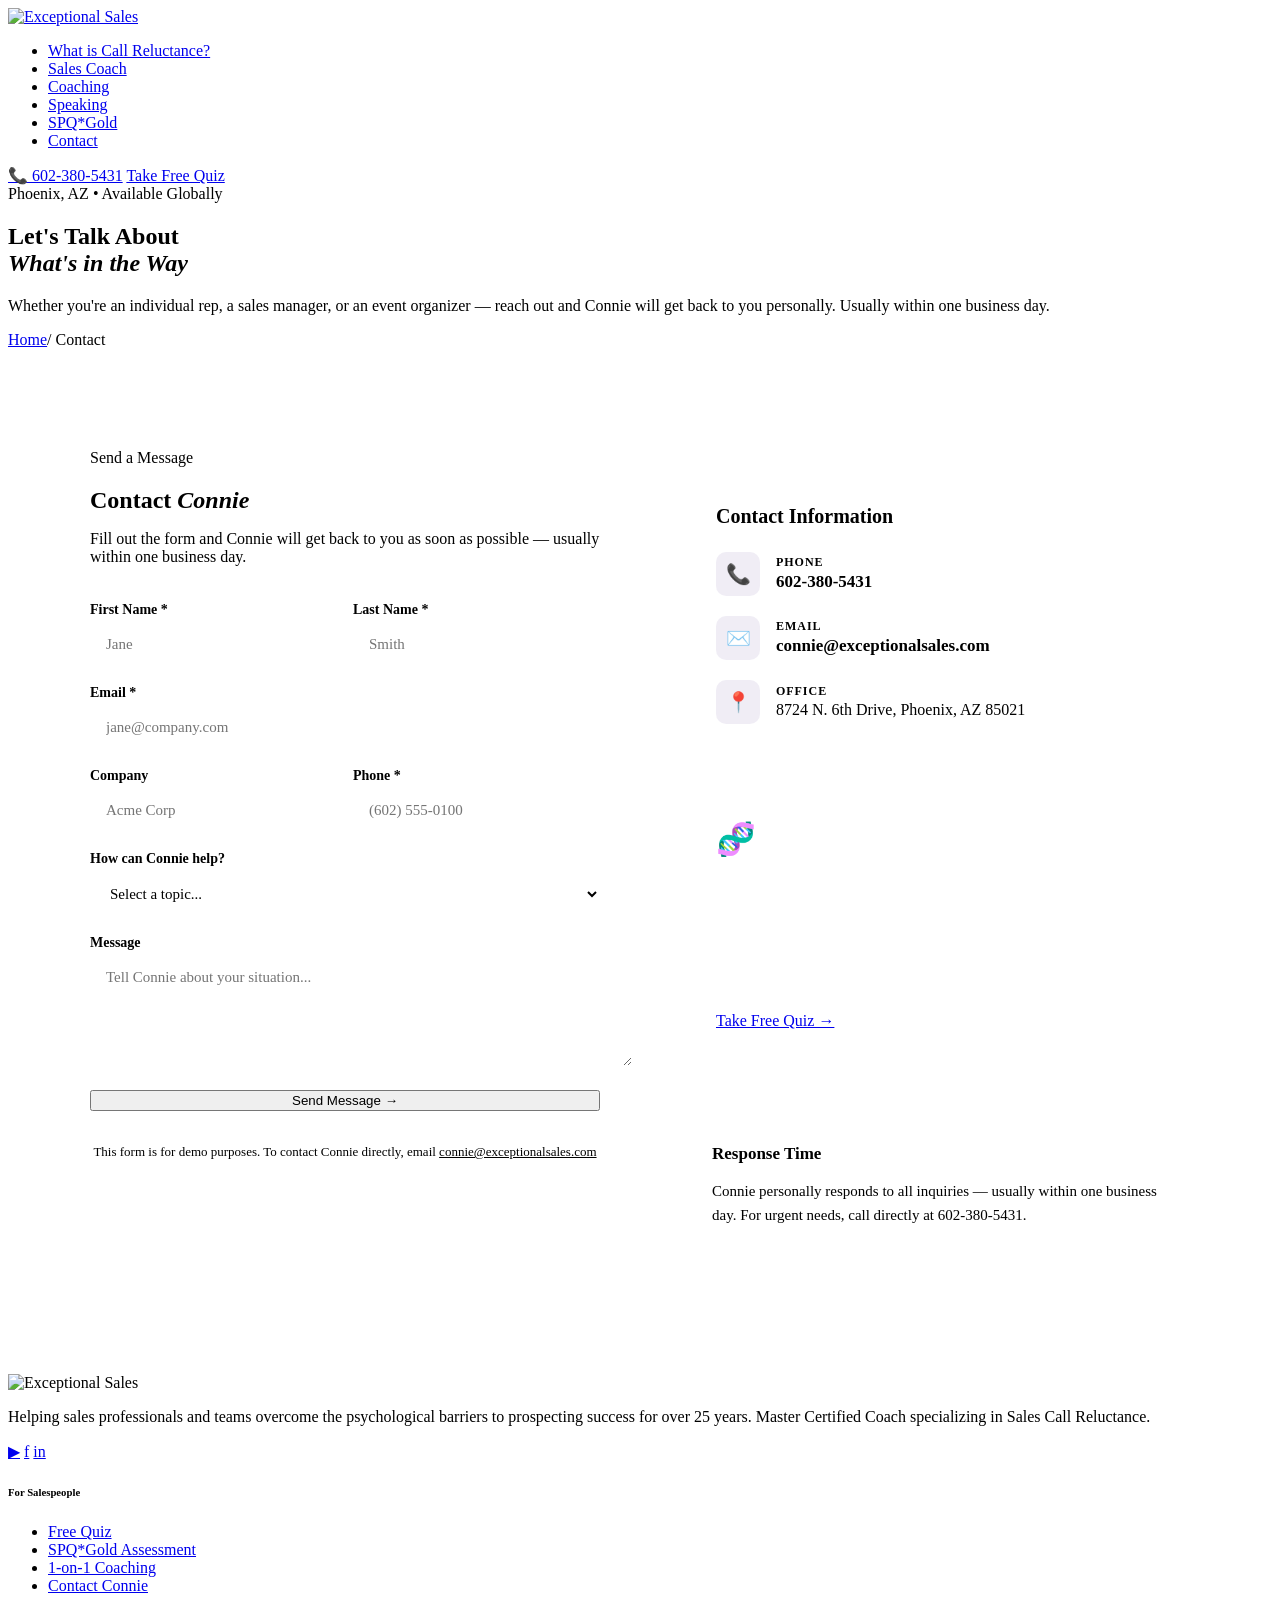
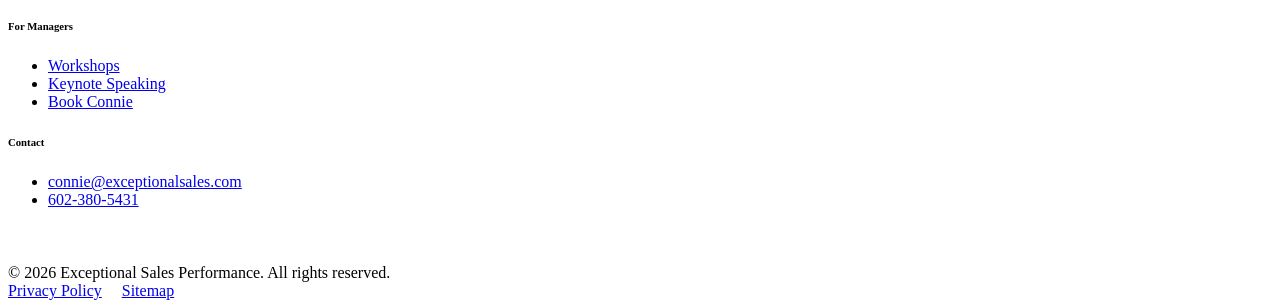
==== contact-us.html @ 21646f6b "Add files via upload" ====
<!DOCTYPE html>
<html lang="en">
<head>
  <meta charset="UTF-8">
  <meta name="viewport" content="width=device-width, initial-scale=1.0">
  <title>Contact Connie Kadansky | Exceptional Sales Performance</title>
  <meta name="description" content="Reach out to Connie Kadansky about coaching, workshops, keynote speaking, or the SPQ*Gold assessment.">
  <link rel="preconnect" href="https://fonts.googleapis.com">
  <link href="https://fonts.googleapis.com/css2?family=Playfair+Display:wght@700;800;900&family=DM+Sans:wght@300;400;500;600&display=swap" rel="stylesheet">
  <link rel="stylesheet" href="shared.css">
</head>
<body>
<nav>
  <a href="index.html" class="nav-logo">
    <img src="https://www.exceptionalsales.com/wp-content/uploads/2025/06/logo.png" alt="Exceptional Sales">
  </a>
  <ul class="nav-links">
    <li><a href="what-is-sales-call-reluctance.html">What is Call Reluctance?</a></li>
    <li><a href="sales-coach.html">Sales Coach</a></li>
    <li><a href="services-coaching.html">Coaching</a></li>
    <li><a href="services-speaking.html">Speaking</a></li>
    <li><a href="spq-gold-assessment.html">SPQ*Gold</a></li>
    <li><a href="contact-us.html" class="active">Contact</a></li>
  </ul>
  <div class="nav-actions">
    <a href="tel:6023805431" class="btn-ghost">📞 602-380-5431</a>
    <a href="free-report-3.html" class="btn-primary">Take Free Quiz</a>
  </div>
</nav>

<section class="page-hero">
  <div class="page-hero-inner">
    <div class="page-hero-badge"><span></span>Phoenix, AZ &bull; Available Globally</div>
    <h1>Let's Talk About<br><em>What's in the Way</em></h1>
    <p>Whether you're an individual rep, a sales manager, or an event organizer — reach out and Connie will get back to you personally. Usually within one business day.</p>
  </div>
</section>

<div class="breadcrumb"><div class="breadcrumb-inner">
  <a href="index.html">Home</a><span class="breadcrumb-sep">/</span>
  <span>Contact</span>
</div></div>

<section style="padding:100px 40px;background:white">
  <div style="max-width:1100px;margin:0 auto;display:grid;grid-template-columns:1fr 1fr;gap:80px;align-items:start">
    <div>
      <div class="section-eyebrow">Send a Message</div>
      <h2 class="section-heading" style="margin-bottom:8px">Contact <em>Connie</em></h2>
      <p style="font-size:16px;color:var(--text-muted);margin-bottom:36px">Fill out the form and Connie will get back to you as soon as possible — usually within one business day.</p>
      <div style="display:flex;flex-direction:column;gap:20px">
        <div style="display:grid;grid-template-columns:1fr 1fr;gap:16px">
          <div>
            <label style="display:block;font-size:14px;font-weight:600;color:var(--text);margin-bottom:6px">First Name *</label>
            <input type="text" placeholder="Jane" style="width:100%;padding:12px 16px;border:1px solid var(--border);border-radius:10px;font-family:inherit;font-size:15px;color:var(--text);outline:none;transition:border-color .2s" onfocus="this.style.borderColor='var(--purple)'" onblur="this.style.borderColor='var(--border)'">
          </div>
          <div>
            <label style="display:block;font-size:14px;font-weight:600;color:var(--text);margin-bottom:6px">Last Name *</label>
            <input type="text" placeholder="Smith" style="width:100%;padding:12px 16px;border:1px solid var(--border);border-radius:10px;font-family:inherit;font-size:15px;color:var(--text);outline:none;transition:border-color .2s" onfocus="this.style.borderColor='var(--purple)'" onblur="this.style.borderColor='var(--border)'">
          </div>
        </div>
        <div>
          <label style="display:block;font-size:14px;font-weight:600;color:var(--text);margin-bottom:6px">Email *</label>
          <input type="email" placeholder="jane@company.com" style="width:100%;padding:12px 16px;border:1px solid var(--border);border-radius:10px;font-family:inherit;font-size:15px;color:var(--text);outline:none;transition:border-color .2s" onfocus="this.style.borderColor='var(--purple)'" onblur="this.style.borderColor='var(--border)'">
        </div>
        <div style="display:grid;grid-template-columns:1fr 1fr;gap:16px">
          <div>
            <label style="display:block;font-size:14px;font-weight:600;color:var(--text);margin-bottom:6px">Company</label>
            <input type="text" placeholder="Acme Corp" style="width:100%;padding:12px 16px;border:1px solid var(--border);border-radius:10px;font-family:inherit;font-size:15px;color:var(--text);outline:none;transition:border-color .2s" onfocus="this.style.borderColor='var(--purple)'" onblur="this.style.borderColor='var(--border)'">
          </div>
          <div>
            <label style="display:block;font-size:14px;font-weight:600;color:var(--text);margin-bottom:6px">Phone *</label>
            <input type="tel" placeholder="(602) 555-0100" style="width:100%;padding:12px 16px;border:1px solid var(--border);border-radius:10px;font-family:inherit;font-size:15px;color:var(--text);outline:none;transition:border-color .2s" onfocus="this.style.borderColor='var(--purple)'" onblur="this.style.borderColor='var(--border)'">
          </div>
        </div>
        <div>
          <label style="display:block;font-size:14px;font-weight:600;color:var(--text);margin-bottom:6px">How can Connie help?</label>
          <select style="width:100%;padding:12px 16px;border:1px solid var(--border);border-radius:10px;font-family:inherit;font-size:15px;color:var(--text);outline:none;background:white">
            <option value="">Select a topic...</option>
            <option>1-on-1 Coaching</option>
            <option>Team Workshop</option>
            <option>Keynote Speaking</option>
            <option>SPQ*Gold Assessment</option>
            <option>General Question</option>
          </select>
        </div>
        <div>
          <label style="display:block;font-size:14px;font-weight:600;color:var(--text);margin-bottom:6px">Message</label>
          <textarea rows="5" placeholder="Tell Connie about your situation..." style="width:100%;padding:12px 16px;border:1px solid var(--border);border-radius:10px;font-family:inherit;font-size:15px;color:var(--text);outline:none;resize:vertical;transition:border-color .2s" onfocus="this.style.borderColor='var(--purple)'" onblur="this.style.borderColor='var(--border)'"></textarea>
        </div>
        <button class="btn-primary-lg" style="width:100%;justify-content:center">Send Message &rarr;</button>
        <p style="font-size:13px;color:var(--text-muted);text-align:center">This form is for demo purposes. To contact Connie directly, email <a href="mailto:connie@exceptionalsales.com" style="color:var(--purple)">connie@exceptionalsales.com</a></p>
      </div>
    </div>
    <div style="display:flex;flex-direction:column;gap:24px">
      <div class="fade-in" style="background:var(--off-white);border:1px solid var(--border);border-radius:20px;padding:36px">
        <h3 style="font-size:20px;font-weight:700;margin-bottom:24px;color:var(--text)">Contact Information</h3>
        <div style="display:flex;flex-direction:column;gap:20px">
          <div style="display:flex;gap:16px;align-items:center">
            <div style="width:44px;height:44px;background:rgba(113,76,154,.1);border-radius:10px;display:flex;align-items:center;justify-content:center;font-size:20px;flex-shrink:0">📞</div>
            <div><div style="font-size:12px;font-weight:700;letter-spacing:.08em;text-transform:uppercase;color:var(--text-muted);margin-bottom:2px">Phone</div><a href="tel:6023805431" style="font-size:17px;font-weight:600;color:var(--text);text-decoration:none">602-380-5431</a></div>
          </div>
          <div style="display:flex;gap:16px;align-items:center">
            <div style="width:44px;height:44px;background:rgba(113,76,154,.1);border-radius:10px;display:flex;align-items:center;justify-content:center;font-size:20px;flex-shrink:0">✉️</div>
            <div><div style="font-size:12px;font-weight:700;letter-spacing:.08em;text-transform:uppercase;color:var(--text-muted);margin-bottom:2px">Email</div><a href="mailto:connie@exceptionalsales.com" style="font-size:17px;font-weight:600;color:var(--text);text-decoration:none">connie@exceptionalsales.com</a></div>
          </div>
          <div style="display:flex;gap:16px;align-items:center">
            <div style="width:44px;height:44px;background:rgba(113,76,154,.1);border-radius:10px;display:flex;align-items:center;justify-content:center;font-size:20px;flex-shrink:0">📍</div>
            <div><div style="font-size:12px;font-weight:700;letter-spacing:.08em;text-transform:uppercase;color:var(--text-muted);margin-bottom:2px">Office</div><span style="font-size:16px;font-weight:500;color:var(--text)">8724 N. 6th Drive, Phoenix, AZ 85021</span></div>
          </div>
        </div>
      </div>
      <div class="fade-in" style="background:linear-gradient(135deg,var(--purple),var(--blue-accent));border-radius:20px;padding:36px;color:white">
        <div style="font-size:32px;margin-bottom:16px">🧬</div>
        <h3 style="font-size:20px;font-weight:700;margin-bottom:8px">Not sure where to start?</h3>
        <p style="font-size:15px;opacity:.85;line-height:1.6;margin-bottom:24px">Take the free 4-minute quiz to identify your type of Sales Call Reluctance before your first conversation with Connie. It gives her a head start and you clarity.</p>
        <a href="free-report-3.html" class="btn-gold">Take Free Quiz &rarr;</a>
      </div>
      <div class="fade-in" style="background:var(--off-white);border:1px solid var(--border);border-radius:20px;padding:32px">
        <h4 style="font-size:17px;font-weight:700;margin-bottom:8px;color:var(--text)">Response Time</h4>
        <p style="font-size:15px;color:var(--text-muted);line-height:1.6">Connie personally responds to all inquiries — usually within one business day. For urgent needs, call directly at 602-380-5431.</p>
      </div>
    </div>
  </div>
</section>
<footer>
  <div class="footer-inner">
    <div class="footer-brand">
      <img src="https://www.exceptionalsales.com/wp-content/uploads/2025/06/logo.png" alt="Exceptional Sales">
      <p>Helping sales professionals and teams overcome the psychological barriers to prospecting success for over 25 years. Master Certified Coach specializing in Sales Call Reluctance.</p>
      <div class="footer-socials">
        <a href="https://www.youtube.com/@SalesCallReluctanceCoach" class="footer-social">▶</a>
        <a href="https://www.facebook.com/ExceptionalSalesPerformance" class="footer-social">f</a>
        <a href="https://www.linkedin.com/in/conniekadansky/" class="footer-social">in</a>
      </div>
    </div>
    <div class="footer-col">
      <h6>For Salespeople</h6>
      <ul>
        <li><a href="free-report-3.html">Free Quiz</a></li>
        <li><a href="spq-gold-assessment.html">SPQ*Gold Assessment</a></li>
        <li><a href="services-coaching.html">1-on-1 Coaching</a></li>
        <li><a href="contact-us.html">Contact Connie</a></li>
      </ul>
    </div>
    <div class="footer-col">
      <h6>For Managers</h6>
      <ul>
        <li><a href="services-speaking.html">Workshops</a></li>
        <li><a href="services-speaking.html">Keynote Speaking</a></li>
        <li><a href="contact-us.html">Book Connie</a></li>
      </ul>
    </div>
    <div class="footer-col">
      <h6>Contact</h6>
      <ul>
        <li><a href="mailto:connie@exceptionalsales.com">connie@exceptionalsales.com</a></li>
        <li><a href="tel:6023805431">602-380-5431</a></li>
        <li style="color:rgba(255,255,255,.4);font-size:13px;line-height:1.5;">8724 N. 6th Drive<br>Phoenix, AZ 85021</li>
      </ul>
    </div>
  </div>
  <div class="footer-bottom">
    <span>© 2026 Exceptional Sales Performance. All rights reserved.</span>
    <div style="display:flex;gap:20px;">
      <a href="#">Privacy Policy</a>
      <a href="#">Sitemap</a>
    </div>
  </div>
</footer>
<script>
function toggleFaq(btn){
  const item=btn.closest('.faq-item');
  const isOpen=item.classList.contains('open');
  document.querySelectorAll('.faq-item.open').forEach(i=>i.classList.remove('open'));
  if(!isOpen)item.classList.add('open');
}
const observer=new IntersectionObserver(entries=>{
  entries.forEach(e=>{if(e.isIntersecting)e.target.classList.add('visible')});
},{threshold:0.08});
document.querySelectorAll('.fade-in').forEach(el=>observer.observe(el));
</script>
</body>
</html>
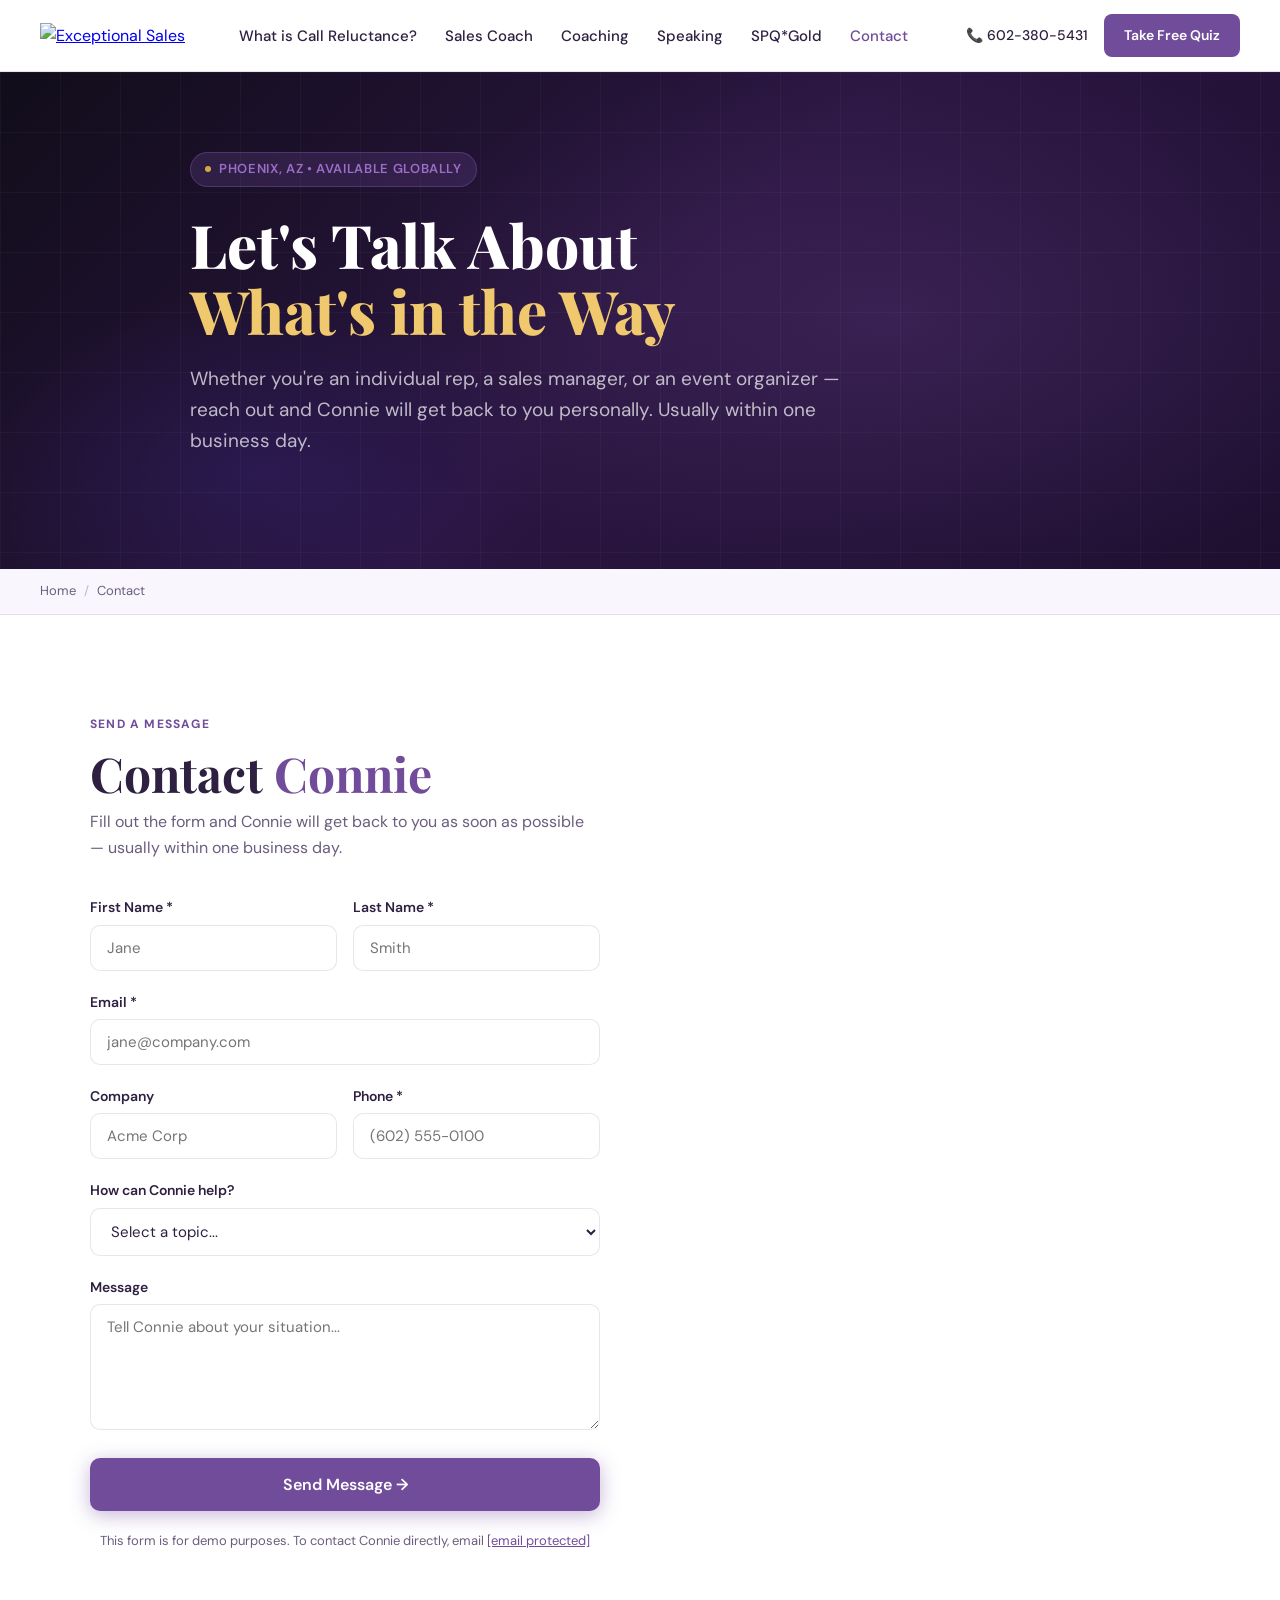
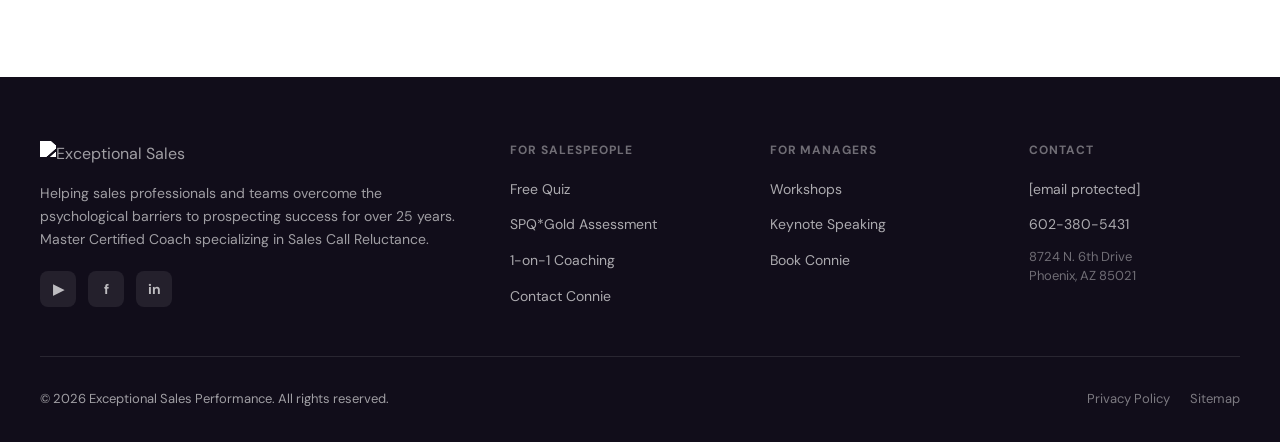
==== commit 28dbec23: "Mobile optimization: hamburger nav + grid fixes (contact-us.html)" ====
--- a/contact-us.html
+++ b/contact-us.html
@@ -8,6 +8,60 @@
   <link rel="preconnect" href="https://fonts.googleapis.com">
   <link href="https://fonts.googleapis.com/css2?family=Playfair+Display:wght@700;800;900&family=DM+Sans:wght@300;400;500;600&display=swap" rel="stylesheet">
   <link rel="stylesheet" href="shared.css">
+<style>
+/* ── MOBILE GRID OVERRIDES ── */
+@media(max-width:768px){
+  /* All inline-grid sections collapse to single column */
+  section > div[style*="grid-template-columns"],
+  section > div > div[style*="grid-template-columns"]{
+    display:block !important;
+  }
+  section > div[style*="grid-template-columns"] > *,
+  section > div > div[style*="grid-template-columns"] > *{
+    width:100% !important;
+    margin-bottom:24px;
+  }
+  /* Section padding */
+  section[style*="padding:100px 40px"],
+  section[style*="padding: 100px 40px"]{
+    padding:56px 20px !important;
+  }
+  section[style*="padding:80px 40px"],
+  section[style*="padding: 80px 40px"]{
+    padding:48px 20px !important;
+  }
+  /* Image sizing */
+  section img[style*="width:100%"]{
+    max-height:280px;
+    object-fit:cover;
+  }
+  /* Stat grids */
+  div[style*="grid-template-columns:repeat(4"]{
+    display:grid !important;
+    grid-template-columns:1fr 1fr !important;
+    gap:16px !important;
+  }
+  div[style*="grid-template-columns:repeat(3"]{
+    display:grid !important;
+    grid-template-columns:1fr !important;
+    gap:16px !important;
+  }
+  div[style*="grid-template-columns:1fr 1fr"]{
+    display:grid !important;
+    grid-template-columns:1fr !important;
+    gap:12px !important;
+  }
+  /* Fix form grid (name fields side by side) */
+  div[style*="grid-template-columns:1fr 1fr"][style*="gap:16px"]{
+    display:grid !important;
+    grid-template-columns:1fr !important;
+  }
+  /* Prevent horizontal scroll */
+  body{ overflow-x:hidden; }
+  .page-hero-ctas{ flex-direction:column; gap:12px; }
+  .page-hero-ctas a{ width:100%; justify-content:center; text-align:center; }
+}
+</style>
 </head>
 <body>
 <nav>
@@ -26,7 +80,21 @@
     <a href="tel:6023805431" class="btn-ghost">📞 602-380-5431</a>
     <a href="free-report-3.html" class="btn-primary">Take Free Quiz</a>
   </div>
+  <button class="hamburger" id="hamburger" aria-label="Open menu" onclick="toggleMenu()">
+    <span></span><span></span><span></span>
+  </button>
 </nav>
+
+<!-- MOBILE MENU -->
+<div class="mobile-menu" id="mobileMenu">
+  <a href="what-is-sales-call-reluctance.html">What is Call Reluctance?</a>
+  <a href="sales-coach.html">Sales Coach</a>
+  <a href="services-coaching.html">Coaching</a>
+  <a href="services-speaking.html">Speaking</a>
+  <a href="spq-gold-assessment.html">SPQ*Gold</a>
+  <a href="contact-us.html">Contact</a>
+  <a href="free-report-3.html" class="mobile-cta">Take Free Quiz →</a>
+</div>
 
 <section class="page-hero">
   <div class="page-hero-inner">
@@ -88,7 +156,7 @@
           <textarea rows="5" placeholder="Tell Connie about your situation..." style="width:100%;padding:12px 16px;border:1px solid var(--border);border-radius:10px;font-family:inherit;font-size:15px;color:var(--text);outline:none;resize:vertical;transition:border-color .2s" onfocus="this.style.borderColor='var(--purple)'" onblur="this.style.borderColor='var(--border)'"></textarea>
         </div>
         <button class="btn-primary-lg" style="width:100%;justify-content:center">Send Message &rarr;</button>
-        <p style="font-size:13px;color:var(--text-muted);text-align:center">This form is for demo purposes. To contact Connie directly, email <a href="mailto:connie@exceptionalsales.com" style="color:var(--purple)">connie@exceptionalsales.com</a></p>
+        <p style="font-size:13px;color:var(--text-muted);text-align:center">This form is for demo purposes. To contact Connie directly, email <a href="/cdn-cgi/l/email-protection#583b373636313d183d203b3d282c31373639342b39343d2b763b3735" style="color:var(--purple)"><span class="__cf_email__" data-cfemail="bcdfd3d2d2d5d9fcd9c4dfd9ccc8d5d3d2ddd0cfddd0d9cf92dfd3d1">[email&#160;protected]</span></a></p>
       </div>
     </div>
     <div style="display:flex;flex-direction:column;gap:24px">
@@ -101,7 +169,7 @@
           </div>
           <div style="display:flex;gap:16px;align-items:center">
             <div style="width:44px;height:44px;background:rgba(113,76,154,.1);border-radius:10px;display:flex;align-items:center;justify-content:center;font-size:20px;flex-shrink:0">✉️</div>
-            <div><div style="font-size:12px;font-weight:700;letter-spacing:.08em;text-transform:uppercase;color:var(--text-muted);margin-bottom:2px">Email</div><a href="mailto:connie@exceptionalsales.com" style="font-size:17px;font-weight:600;color:var(--text);text-decoration:none">connie@exceptionalsales.com</a></div>
+            <div><div style="font-size:12px;font-weight:700;letter-spacing:.08em;text-transform:uppercase;color:var(--text-muted);margin-bottom:2px">Email</div><a href="/cdn-cgi/l/email-protection#a3c0cccdcdcac6e3c6dbc0c6d3d7cacccdc2cfd0c2cfc6d08dc0ccce" style="font-size:17px;font-weight:600;color:var(--text);text-decoration:none"><span class="__cf_email__" data-cfemail="62010d0c0c0b0722071a010712160b0d0c030e11030e07114c010d0f">[email&#160;protected]</span></a></div>
           </div>
           <div style="display:flex;gap:16px;align-items:center">
             <div style="width:44px;height:44px;background:rgba(113,76,154,.1);border-radius:10px;display:flex;align-items:center;justify-content:center;font-size:20px;flex-shrink:0">📍</div>
@@ -153,7 +221,7 @@
     <div class="footer-col">
       <h6>Contact</h6>
       <ul>
-        <li><a href="mailto:connie@exceptionalsales.com">connie@exceptionalsales.com</a></li>
+        <li><a href="/cdn-cgi/l/email-protection#c8aba7a6a6a1ad88adb0abadb8bca1a7a6a9a4bba9a4adbbe6aba7a5"><span class="__cf_email__" data-cfemail="a4c7cbcacacdc1e4c1dcc7c1d4d0cdcbcac5c8d7c5c8c1d78ac7cbc9">[email&#160;protected]</span></a></li>
         <li><a href="tel:6023805431">602-380-5431</a></li>
         <li style="color:rgba(255,255,255,.4);font-size:13px;line-height:1.5;">8724 N. 6th Drive<br>Phoenix, AZ 85021</li>
       </ul>
@@ -167,17 +235,4 @@
     </div>
   </div>
 </footer>
-<script>
-function toggleFaq(btn){
-  const item=btn.closest('.faq-item');
-  const isOpen=item.classList.contains('open');
-  document.querySelectorAll('.faq-item.open').forEach(i=>i.classList.remove('open'));
-  if(!isOpen)item.classList.add('open');
-}
-const observer=new IntersectionObserver(entries=>{
-  entries.forEach(e=>{if(e.isIntersecting)e.target.classList.add('visible')});
-},{threshold:0.08});
-document.querySelectorAll('.fade-in').forEach(el=>observer.observe(el));
-</script>
-</body>
-</html>+<script data-cfasync="false" src="/cdn-cgi/scr
--- a/shared.css
+++ b/shared.css
@@ -0,0 +1,156 @@
+/* ============================================================
+   EXCEPTIONAL SALES — SHARED DESIGN SYSTEM
+   Brand: Purple #714c9a | Blue #543cdf | Gold #d4a843
+   Fonts: Playfair Display (headings) | DM Sans (body)
+   ============================================================ */
+
+:root {
+  --purple:       #714c9a;
+  --purple-dark:  #5a3a7e;
+  --purple-light: #9b6ec8;
+  --purple-xlight:#e8ddf4;
+  --blue-accent:  #543cdf;
+  --gold:         #d4a843;
+  --gold-light:   #f0c96e;
+  --dark:         #1a1025;
+  --darker:       #110d1a;
+  --text:         #2d2040;
+  --text-muted:   #6b5d7e;
+  --white:        #ffffff;
+  --off-white:    #f9f6fd;
+  --border:       rgba(113,76,154,0.15);
+  --shadow:       0 4px 40px rgba(113,76,154,0.15);
+}
+
+*{box-sizing:border-box;margin:0;padding:0}
+html{scroll-behavior:smooth}
+body{font-family:'DM Sans',sans-serif;color:var(--text);background:var(--white);line-height:1.6;overflow-x:hidden}
+
+/* ── NAV ── */
+nav{position:fixed;top:0;left:0;right:0;z-index:100;background:rgba(255,255,255,0.96);backdrop-filter:blur(12px);border-bottom:1px solid var(--border);padding:0 40px;height:72px;display:flex;align-items:center;justify-content:space-between}
+.nav-logo img{height:44px;width:auto}
+.nav-links{display:flex;align-items:center;gap:28px;list-style:none}
+.nav-links a{color:var(--text);text-decoration:none;font-size:15px;font-weight:500;transition:color .2s}
+.nav-links a:hover,.nav-links a.active{color:var(--purple)}
+.nav-actions{display:flex;align-items:center;gap:12px}
+.btn-ghost{background:none;border:none;cursor:pointer;color:var(--text);font-family:inherit;font-size:14px;font-weight:500;padding:8px 4px;text-decoration:none;display:flex;align-items:center;gap:6px}
+.btn-ghost:hover{color:var(--purple)}
+
+/* ── BUTTONS ── */
+.btn-primary{background:var(--purple);color:white;border:none;cursor:pointer;font-family:inherit;font-size:14px;font-weight:600;padding:10px 20px;border-radius:8px;text-decoration:none;display:inline-flex;align-items:center;gap:8px;transition:background .2s,transform .15s;white-space:nowrap}
+.btn-primary:hover{background:var(--purple-dark);transform:translateY(-1px)}
+.btn-primary-lg{background:var(--purple);color:white;border:none;cursor:pointer;font-family:inherit;font-size:16px;font-weight:600;padding:16px 32px;border-radius:10px;text-decoration:none;display:inline-flex;align-items:center;gap:10px;transition:background .2s,transform .15s,box-shadow .2s;box-shadow:0 4px 20px rgba(113,76,154,.4)}
+.btn-primary-lg:hover{background:var(--purple-dark);transform:translateY(-2px);box-shadow:0 8px 30px rgba(113,76,154,.5)}
+.btn-outline-lg{background:transparent;color:var(--purple);border:2px solid var(--purple);cursor:pointer;font-family:inherit;font-size:16px;font-weight:600;padding:14px 32px;border-radius:10px;text-decoration:none;display:inline-flex;align-items:center;gap:10px;transition:all .2s}
+.btn-outline-lg:hover{background:var(--purple);color:white;transform:translateY(-2px)}
+.btn-white{background:white;color:var(--purple);border:none;cursor:pointer;font-family:inherit;font-size:16px;font-weight:700;padding:16px 32px;border-radius:10px;text-decoration:none;display:inline-flex;align-items:center;gap:10px;transition:transform .15s,box-shadow .2s;box-shadow:0 4px 20px rgba(0,0,0,.2)}
+.btn-white:hover{transform:translateY(-2px);box-shadow:0 8px 30px rgba(0,0,0,.3)}
+.btn-outline-white{background:transparent;color:white;border:2px solid rgba(255,255,255,.4);cursor:pointer;font-family:inherit;font-size:16px;font-weight:600;padding:14px 32px;border-radius:10px;text-decoration:none;display:inline-flex;align-items:center;gap:10px;transition:all .2s}
+.btn-outline-white:hover{border-color:white;background:rgba(255,255,255,.1);transform:translateY(-2px)}
+.btn-gold{background:var(--gold);color:var(--darker);border:none;cursor:pointer;font-family:inherit;font-size:15px;font-weight:700;padding:14px 28px;border-radius:10px;text-decoration:none;display:inline-flex;align-items:center;gap:8px;transition:background .2s,transform .15s}
+.btn-gold:hover{background:var(--gold-light);transform:translateY(-2px)}
+
+/* ── TYPOGRAPHY ── */
+.section-eyebrow{font-size:12px;font-weight:700;letter-spacing:.1em;text-transform:uppercase;color:var(--purple);margin-bottom:12px}
+.section-heading{font-family:'Playfair Display',serif;font-size:clamp(28px,4vw,48px);font-weight:700;line-height:1.15;color:var(--text);margin-bottom:16px}
+.section-heading em{font-style:normal;color:var(--purple)}
+.section-sub{font-size:18px;color:var(--text-muted);max-width:600px;line-height:1.6;margin-bottom:48px}
+
+/* ── PAGE HERO (interior pages) ── */
+.page-hero{margin-top:72px;background:linear-gradient(135deg,var(--darker) 0%,#2a1540 50%,#1e0f30 100%);padding:80px 40px;position:relative;overflow:hidden}
+.page-hero::before{content:'';position:absolute;inset:0;background:radial-gradient(ellipse 60% 80% at 70% 50%,rgba(113,76,154,.25) 0%,transparent 70%),radial-gradient(ellipse 40% 60% at 20% 80%,rgba(84,60,223,.15) 0%,transparent 60%)}
+.page-hero::after{content:'';position:absolute;inset:0;background-image:linear-gradient(rgba(255,255,255,.03) 1px,transparent 1px),linear-gradient(90deg,rgba(255,255,255,.03) 1px,transparent 1px);background-size:60px 60px;pointer-events:none}
+.page-hero-inner{max-width:900px;margin:0 auto;position:relative;z-index:1}
+.page-hero-badge{display:inline-flex;align-items:center;gap:8px;background:rgba(113,76,154,.25);border:1px solid rgba(113,76,154,.5);color:var(--purple-light);font-size:13px;font-weight:600;letter-spacing:.05em;text-transform:uppercase;padding:6px 14px;border-radius:100px;margin-bottom:24px}
+.page-hero-badge span{width:6px;height:6px;background:var(--gold);border-radius:50%}
+.page-hero h1{font-family:'Playfair Display',serif;font-size:clamp(36px,5vw,60px);font-weight:800;line-height:1.1;color:white;margin-bottom:20px}
+.page-hero h1 em{font-style:normal;color:var(--gold-light)}
+.page-hero p{font-size:19px;color:rgba(255,255,255,.7);max-width:680px;line-height:1.65;margin-bottom:32px}
+.page-hero-ctas{display:flex;gap:16px;flex-wrap:wrap}
+
+/* ── BREADCRUMB ── */
+.breadcrumb{background:var(--off-white);border-bottom:1px solid var(--border);padding:12px 40px}
+.breadcrumb-inner{max-width:1200px;margin:0 auto;display:flex;gap:8px;align-items:center;font-size:13px;color:var(--text-muted)}
+.breadcrumb a{color:var(--text-muted);text-decoration:none}
+.breadcrumb a:hover{color:var(--purple)}
+.breadcrumb-sep{opacity:.4}
+
+/* ── FOOTER ── */
+footer{background:var(--darker);padding:64px 40px 32px;color:rgba(255,255,255,.6)}
+.footer-inner{max-width:1200px;margin:0 auto;display:grid;grid-template-columns:2fr 1fr 1fr 1fr;gap:48px;padding-bottom:48px;border-bottom:1px solid rgba(255,255,255,.1)}
+.footer-brand img{height:40px;margin-bottom:16px;filter:brightness(0) invert(1)}
+.footer-brand p{font-size:14px;line-height:1.65;margin-bottom:20px}
+.footer-socials{display:flex;gap:12px}
+.footer-social{width:36px;height:36px;border-radius:8px;background:rgba(255,255,255,.08);display:flex;align-items:center;justify-content:center;font-size:14px;text-decoration:none;color:rgba(255,255,255,.7);transition:background .2s;font-weight:700}
+.footer-social:hover{background:var(--purple);color:white}
+.footer-col h6{font-size:12px;font-weight:700;letter-spacing:.08em;text-transform:uppercase;color:rgba(255,255,255,.4);margin-bottom:16px}
+.footer-col ul{list-style:none;display:flex;flex-direction:column;gap:10px}
+.footer-col a{color:rgba(255,255,255,.65);text-decoration:none;font-size:14px;transition:color .2s}
+.footer-col a:hover{color:white}
+.footer-bottom{max-width:1200px;margin:32px auto 0;display:flex;justify-content:space-between;align-items:center;font-size:13px}
+.footer-bottom a{color:rgba(255,255,255,.45);text-decoration:none}
+.footer-bottom a:hover{color:white}
+
+/* ── CTA SECTION ── */
+.cta-section{padding:100px 40px;background:linear-gradient(135deg,var(--darker) 0%,#2a1540 100%);position:relative;overflow:hidden}
+.cta-section::before{content:'';position:absolute;inset:0;background:radial-gradient(ellipse 70% 100% at 50% 100%,rgba(113,76,154,.3) 0%,transparent 70%);pointer-events:none}
+.cta-inner{max-width:720px;margin:0 auto;text-align:center;position:relative;z-index:1}
+.cta-section .section-eyebrow{color:var(--purple-light)}
+.cta-section .section-heading{color:white}
+.cta-section .section-heading em{color:var(--gold-light)}
+.cta-section > .cta-inner > p{font-size:17px;color:rgba(255,255,255,.65);line-height:1.65;margin-bottom:40px}
+.cta-actions{display:flex;gap:16px;justify-content:center;flex-wrap:wrap}
+.cta-note{font-size:13px;color:rgba(255,255,255,.4);margin-top:20px}
+
+/* ── FAQ ── */
+.faq-item{border:1px solid var(--border);border-radius:14px;overflow:hidden;margin-bottom:12px;background:white;transition:box-shadow .2s}
+.faq-item:hover{box-shadow:0 4px 20px rgba(113,76,154,.1)}
+.faq-btn{width:100%;text-align:left;background:none;border:none;cursor:pointer;padding:22px 28px;display:flex;justify-content:space-between;align-items:center;font-family:inherit;font-size:16px;font-weight:600;color:var(--text);gap:20px}
+.faq-btn:hover{color:var(--purple)}
+.faq-icon{width:28px;height:28px;flex-shrink:0;background:var(--off-white);border-radius:50%;display:flex;align-items:center;justify-content:center;font-size:18px;color:var(--purple);transition:transform .2s,background .2s}
+.faq-item.open .faq-icon{transform:rotate(45deg);background:var(--purple);color:white}
+.faq-answer{max-height:0;overflow:hidden;transition:max-height .3s ease,padding .3s;padding:0 28px}
+.faq-item.open .faq-answer{max-height:300px;padding:0 28px 24px}
+.faq-answer p{font-size:15px;color:var(--text-muted);line-height:1.7}
+
+/* ── SCROLL FADE ── */
+.fade-in{opacity:0;transform:translateY(20px);transition:opacity .5s ease,transform .5s ease}
+.fade-in.visible{opacity:1;transform:translateY(0)}
+
+/* ── HAMBURGER ── */
+.hamburger{display:none;flex-direction:column;gap:5px;cursor:pointer;padding:8px;background:none;border:none;z-index:300}
+.hamburger span{display:block;width:22px;height:2px;background:var(--text);border-radius:2px;transition:all .25s ease}
+.hamburger.open span:nth-child(1){transform:translateY(7px) rotate(45deg)}
+.hamburger.open span:nth-child(2){opacity:0}
+.hamburger.open span:nth-child(3){transform:translateY(-7px) rotate(-45deg)}
+
+.mobile-menu{display:none;position:fixed;top:72px;left:0;right:0;background:rgba(255,255,255,0.98);border-bottom:2px solid var(--border);backdrop-filter:blur(16px);z-index:199;padding:16px 24px 28px;flex-direction:column;gap:0;box-shadow:0 8px 32px rgba(113,76,154,.12)}
+.mobile-menu.open{display:flex}
+.mobile-menu a{color:var(--text);text-decoration:none;font-size:16px;font-weight:500;padding:14px 0;border-bottom:1px solid var(--border);transition:color .2s}
+.mobile-menu a:last-child{border-bottom:none}
+.mobile-menu a:hover{color:var(--purple)}
+.mobile-menu .mobile-cta{margin-top:16px;background:var(--purple);color:white;text-align:center;padding:14px;border-radius:10px;font-weight:700;font-size:15px;border-bottom:none;display:block}
+.mobile-menu .mobile-cta:hover{background:var(--purple-dark);color:white}
+
+/* ── RESPONSIVE ── */
+@media(max-width:900px){
+  nav{padding:0 20px}
+  .nav-links{display:none}
+  .nav-actions{display:none}
+  .hamburger{display:flex}
+  .page-hero{padding:60px 20px}
+  .page-hero h1{font-size:clamp(28px,8vw,48px)}
+  .page-hero p{font-size:16px}
+  .page-hero-ctas{flex-direction:column;gap:12px}
+  .page-hero-ctas a{width:100%;justify-content:center}
+  .breadcrumb{padding:12px 20px}
+  .footer-inner{grid-template-columns:1fr 1fr;gap:32px}
+  .section-sub{font-size:16px;margin-bottom:32px}
+  .cta-actions{flex-direction:column;align-items:center}
+  .cta-actions a{width:100%;max-width:320px;justify-content:center}
+}
+@media(max-width:600px){
+  .footer-inner{grid-template-columns:1fr}
+  .footer-bottom{flex-direction:column;gap:12px;text-align:center}
+  .btn-primary-lg,.btn-outline-lg,.btn-white,.btn-outline-white{font-size:15px;padding:13px 24px}
+}
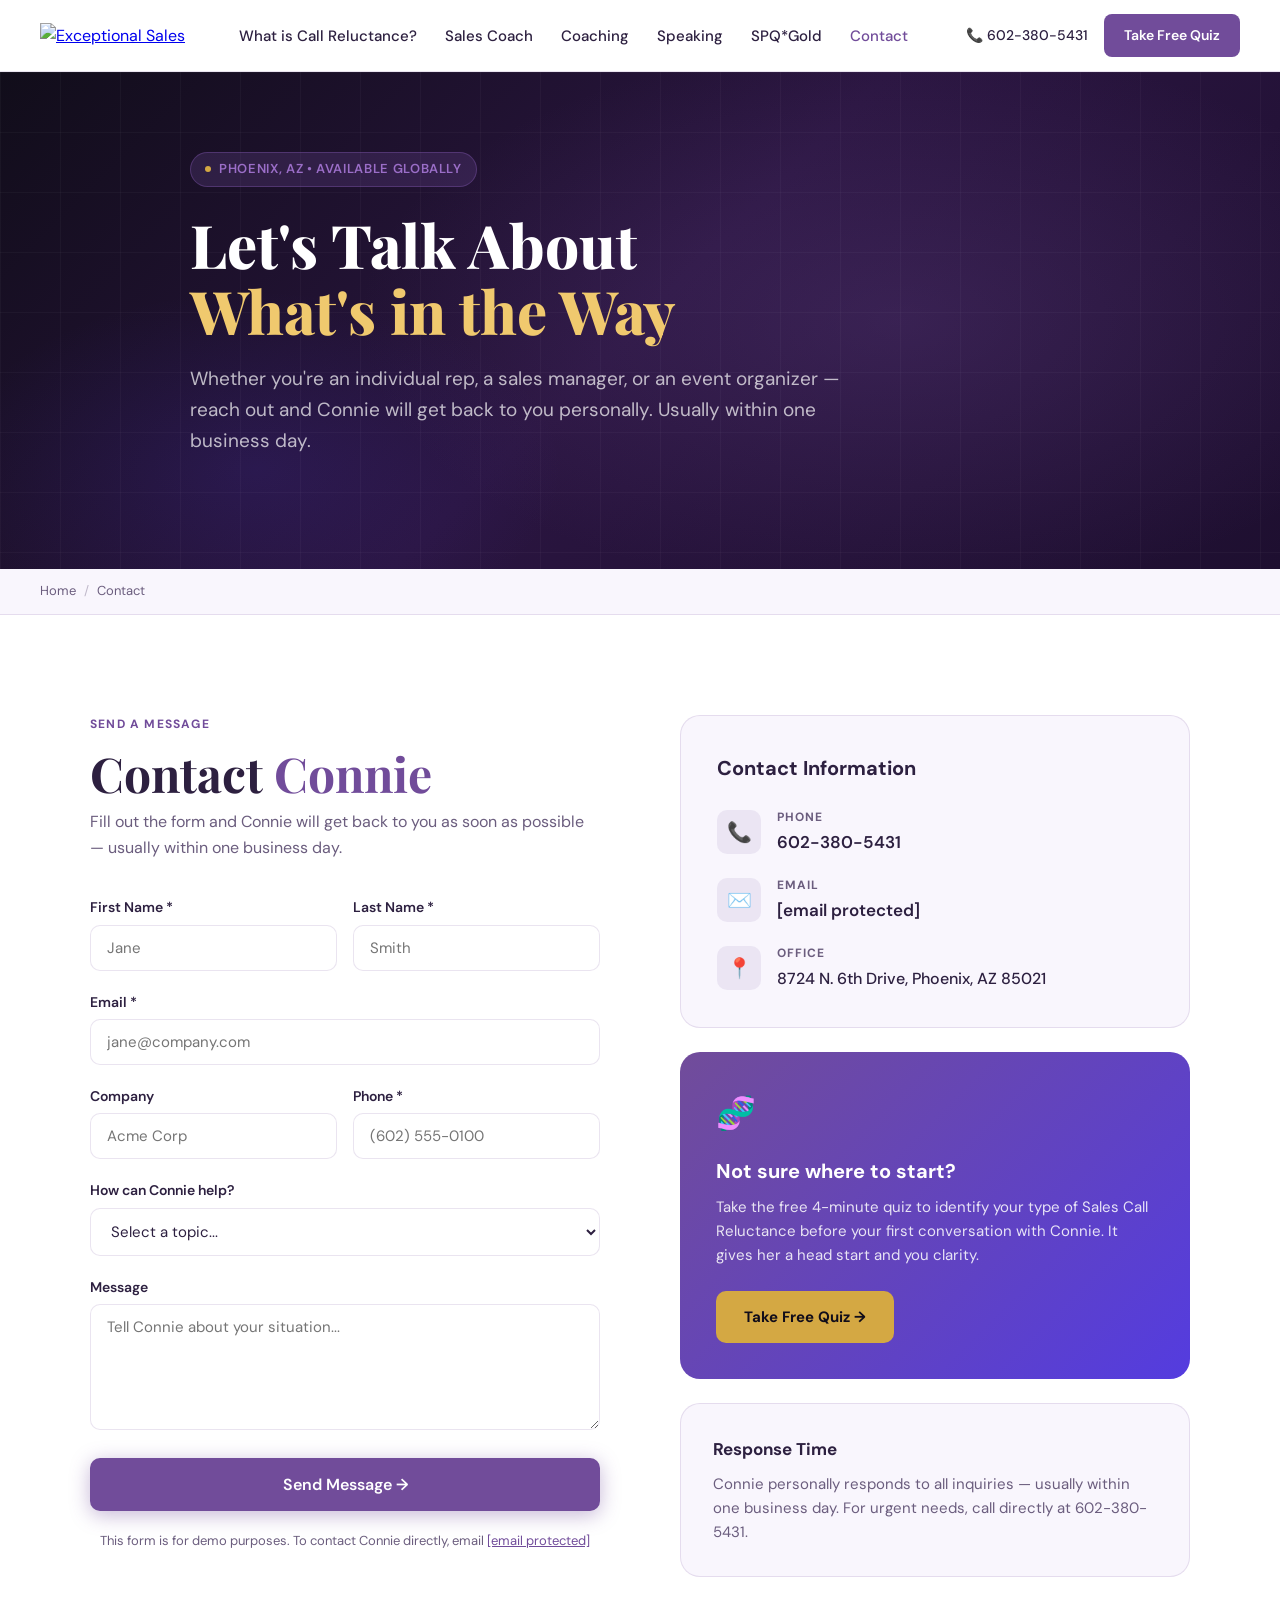
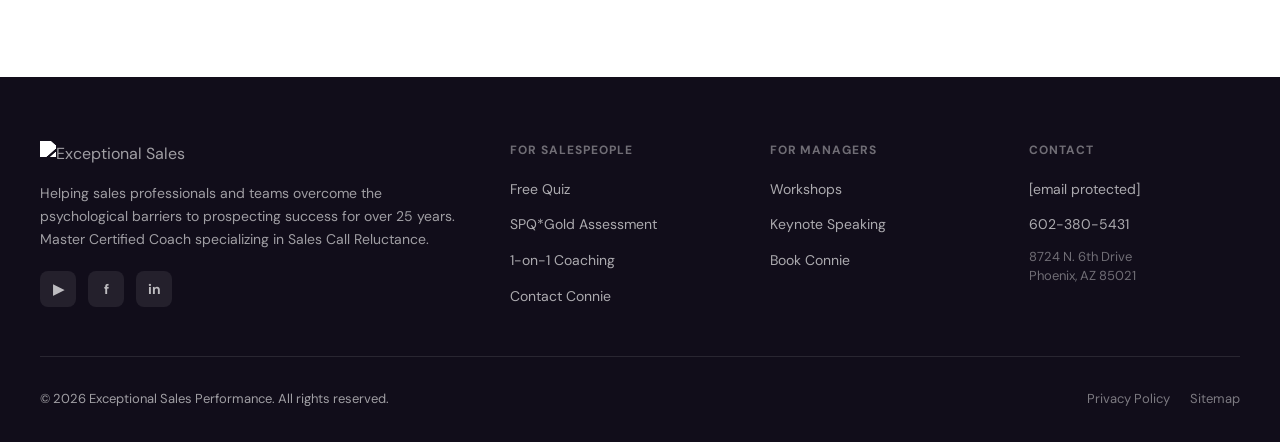
==== commit 7cd99edb: "Mobile optimization: hamburger nav + grid fixes (contact-us.html)" ====
--- a/contact-us.html
+++ b/contact-us.html
@@ -235,4 +235,32 @@
     </div>
   </div>
 </footer>
-<script data-cfasync="false" src="/cdn-cgi/scr+
+<script>
+// Scroll reveal
+const observer = new IntersectionObserver((entries) => {
+  entries.forEach(e => { if(e.isIntersecting){ e.target.classList.add('visible'); observer.unobserve(e.target); }});
+}, {threshold:0.1});
+document.querySelectorAll('.fade-in').forEach(el => observer.observe(el));
+
+// Hamburger toggle
+function toggleMenu(){
+  const m = document.getElementById('mobileMenu');
+  const b = document.getElementById('hamburger');
+  if(!m || !b) return;
+  m.classList.toggle('open');
+  b.classList.toggle('open');
+}
+document.addEventListener('DOMContentLoaded', function(){
+  document.querySelectorAll('.mobile-menu a').forEach(function(a){
+    a.addEventListener('click', function(){
+      const m = document.getElementById('mobileMenu');
+      const b = document.getElementById('hamburger');
+      if(m) m.classList.remove('open');
+      if(b) b.classList.remove('open');
+    });
+  });
+});
+</script>
+</body>
+</html>
